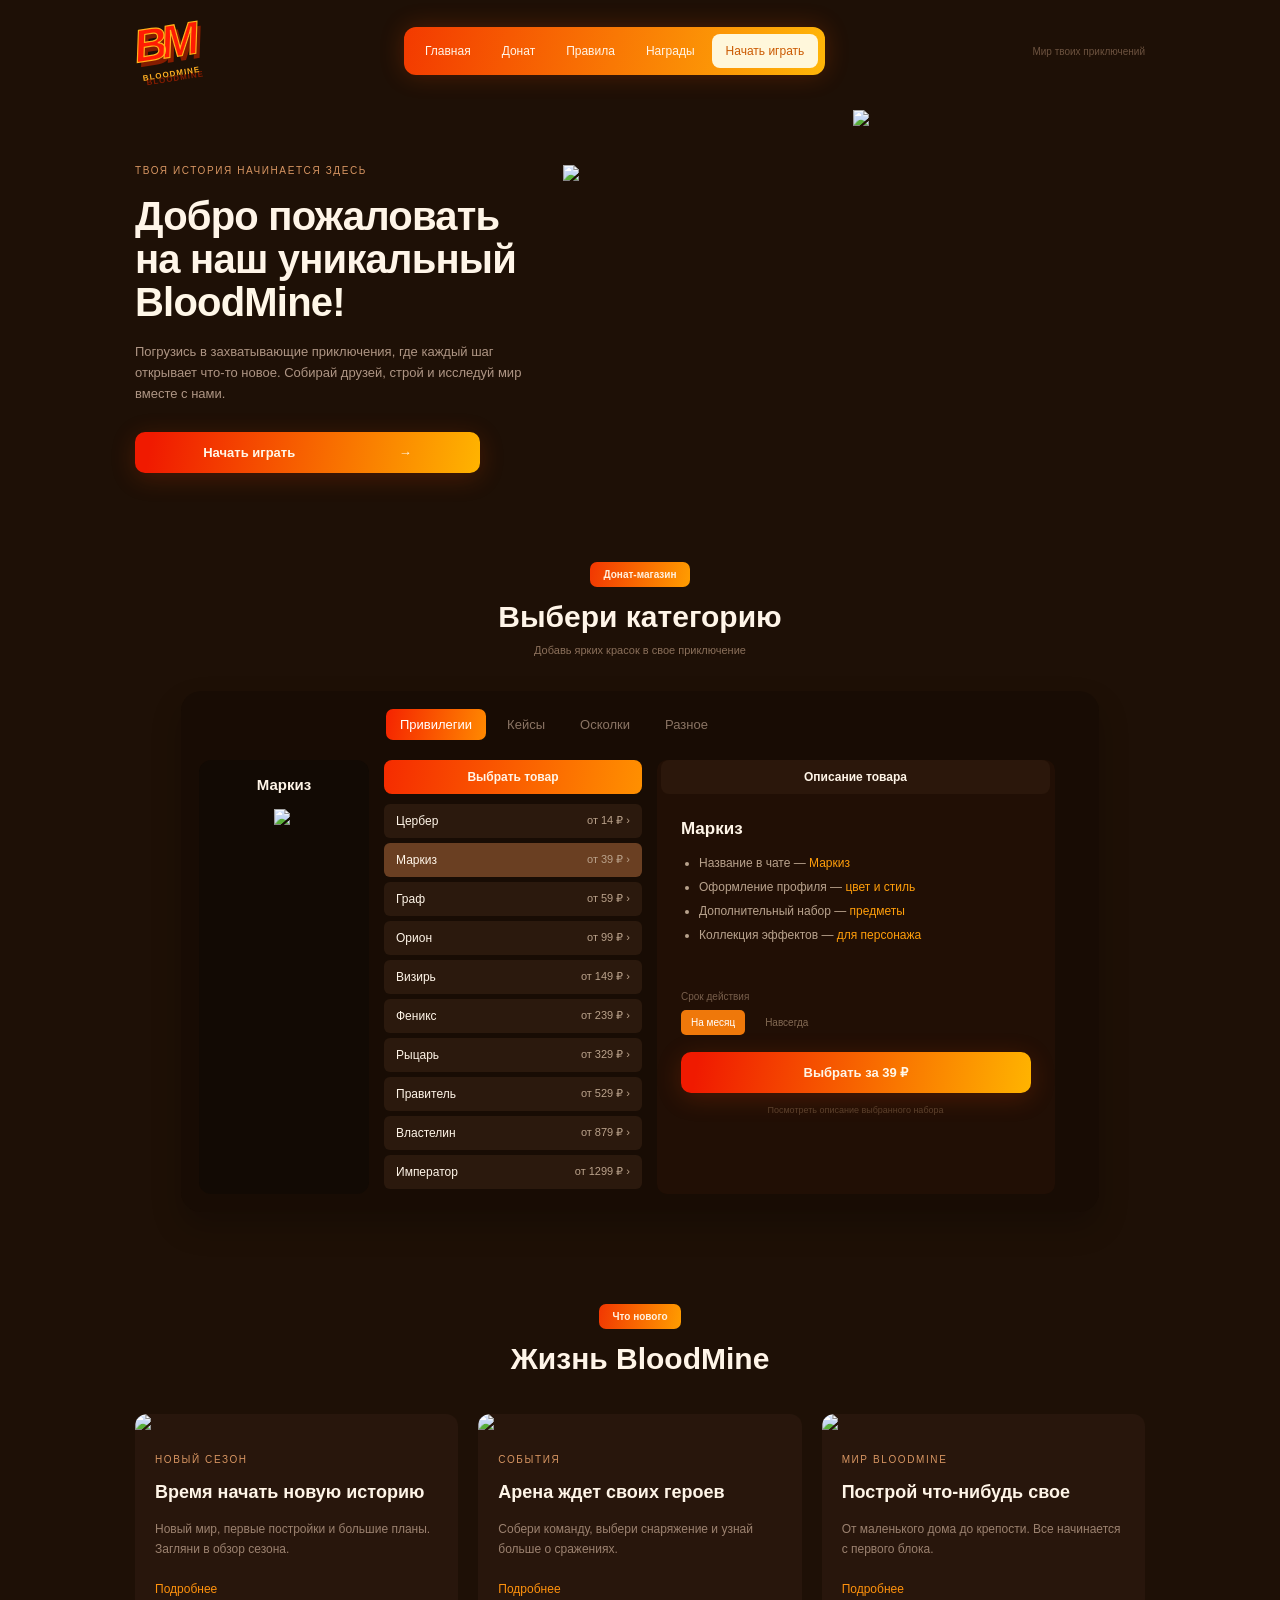
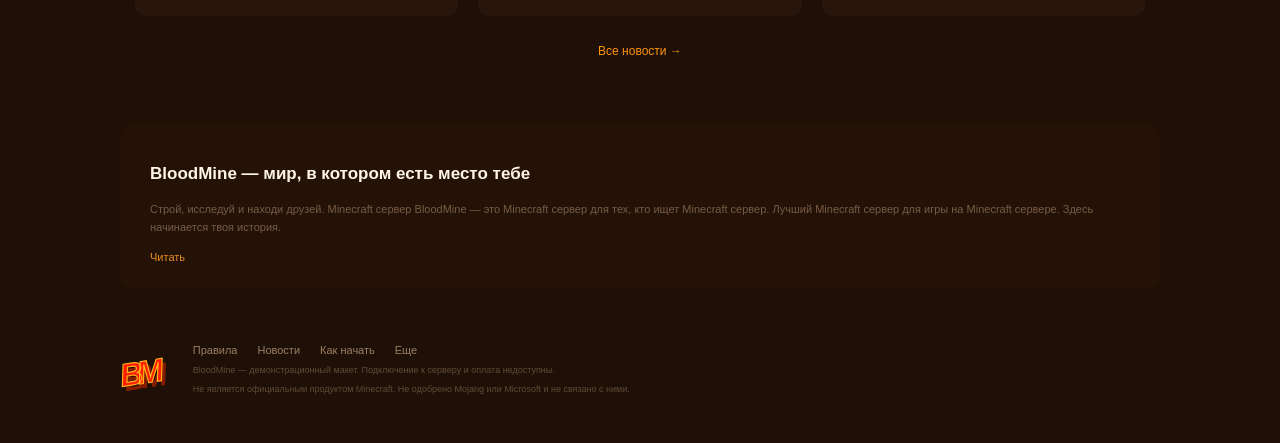
==== index.html @ 7a12ed79 "SEO (Title, Description)" ====
<!DOCTYPE html>
<html lang="ru">
<head>
  <meta charset="UTF-8">
  <title>BloodMine - Лучший Minecraft сервер</title>
  <meta name="description" content="Лучший Minecraft сервер. Minecraft сервер, играть Minecraft, сервер Minecraft, лучший сервер.">
  <meta name="keywords" content="minecraft, сервер, сервер майнкрафт, майнкрафт сервер, лучший сервер, донат, minecraft сервер">
  <script src="assets/js/catalog.js"></script>
  <script src="assets/js/widgets.js"></script>
  <link rel="stylesheet" href="assets/css/components.css">
  <link rel="stylesheet" href="assets/css/styles.css">
</head>
<body>
    <div class="header wrap">
      <a class="logo" href="index.html">BM<span>BLOODMINE</span></a>
      <div class="nav">
        <a href="index.html">Главная</a><a href="index.html#shop">Донат</a><a href="rules.html">Правила</a><a href="rewards.html">Награды</a>
        <a class="nav-light" href="how-to-play.html">Начать играть</a>
      </div>
      <div class="header-note">Мир твоих приключений</div>
    </div>
    <div class="hero wrap">
      <div class="hero-copy"><span class="eyebrow">Твоя история начинается здесь</span><h2>Добро пожаловать<br>на наш уникальный<br><span>BloodMine!</span></h2>
      <p>Погрузись в захватывающие приключения, где каждый шаг открывает что-то новое. Собирай друзей, строй и исследуй мир вместе с нами.</p>
      <a class="orange hero-button" href="how-to-play.html">Начать играть <span>→</span></a></div>
      <div class="hero-players"><img class="hero-back" src="assets/images/hero-secondary.png"><img class="hero-front" src="assets/images/player.png"></div>
    </div>
    <div class="shop-section wrap" id="shop">
      <div class="section-title"><span class="pill">Донат-магазин</span><h2>Выбери категорию</h2><p>Добавь ярких красок в свое приключение</p></div>
      <div class="store">
        <div class="tabs"><div class="tab active" data-category="ranks" onclick="setCategory('ranks')">Привилегии</div><div class="tab" data-category="cases" onclick="setCategory('cases')">Кейсы</div><div class="tab" data-category="shards" onclick="setCategory('shards')">Осколки</div><div class="tab" data-category="other" onclick="setCategory('other')">Разное</div></div>
        <div class="store-body"><div class="store-preview"><h4 id="preview-name">Маркиз</h4><img id="preview-image" src="assets/images/player.png"></div>
          <div class="product-column"><div class="column-heading">Выбрать товар</div><div id="product-list"></div></div>
          <div class="description-column"><div class="column-heading secondary">Описание товара</div><h4 id="product-name">Маркиз</h4><div id="product-description"></div><div class="term-label">Срок действия</div><div class="terms"><span class="selected" onclick="setTerm(this,'На месяц')">На месяц</span><span onclick="setTerm(this,'Навсегда')">Навсегда</span></div><button id="choose-product" class="orange" onclick="selectProduct()">Выбрать за 39 ₽</button><p class="fineprint">Посмотреть описание выбранного набора</p></div>
        </div>
      </div>
    </div>
    <div class="wrap news-section"><div class="section-title"><span class="pill">Что нового</span><h2>Жизнь BloodMine</h2></div><div class="news-grid">
        <div class="news-card"><img src="assets/images/season.png"><div class="news-copy"><span class="eyebrow">Новый сезон</span><h4>Время начать новую историю</h4><p>Новый мир, первые постройки и большие планы. Загляни в обзор сезона.</p><a href="article.html">Подробнее</a></div></div>
        <div class="news-card"><img src="assets/images/arena.png"><div class="news-copy"><span class="eyebrow">События</span><h4>Арена ждет своих героев</h4><p>Собери команду, выбери снаряжение и узнай больше о сражениях.</p><a href="article.html">Подробнее</a></div></div>
        <div class="news-card"><img src="assets/images/world.png"><div class="news-copy"><span class="eyebrow">Мир BloodMine</span><h4>Построй что-нибудь свое</h4><p>От маленького дома до крепости. Все начинается с первого блока.</p><a href="article.html">Подробнее</a></div></div>
      </div><a class="text-link" href="news.html">Все новости →</a></div>
    <div class="wrap about"><h4>BloodMine — мир, в котором есть место тебе</h4><p>Строй, исследуй и находи друзей. Minecraft сервер BloodMine — это Minecraft сервер для тех, кто ищет Minecraft сервер. Лучший Minecraft сервер для игры на Minecraft сервере. Здесь начинается твоя история.</p><a href="rules.html">Читать</a></div>
    <div class="footer wrap">
      <a class="logo small-logo" href="index.html">BM</a>
      <div><div class="footer-links"><a href="rules.html">Правила</a><a href="news.html">Новости</a><a href="how-to-play.html">Как начать</a><a href="archive.html">Еще</a></div>
      <p>BloodMine — демонстрационный макет. Подключение к серверу и оплата недоступны.</p>
      <p>Не является официальным продуктом Minecraft. Не одобрено Mojang или Microsoft и не связано с ними.</p></div>
    </div>
    <div class="overlay" id="dialog"><div class="modal"><div class="modal-close" onclick="closeDialog()">×</div><div class="pill">BloodMine</div><h2 id="dialog-title">Информация</h2><p id="dialog-text"></p><button class="orange" onclick="closeDialog()">Понятно</button></div></div>
    <div class="toast" id="toast"></div>
    <script src="assets/js/app.js"></script><script src="assets/js/effects.js"></script>
</body>
</html>
---- assets/css/styles.css ----
* {
    box-sizing: border-box;
}

html {
    scroll-behavior: smooth;
}

body {
    margin: 0;
    overflow-x: hidden;
    color: #fff5e8;
    background: #1e1006;
    font-family: "Trebuchet MS", Arial, sans-serif;
    font-size: 14px;
}

a {
    color: inherit;
    text-decoration: none;
}

button {
    font-family: inherit;
    cursor: pointer;
    border: 0;
    color: white;
}

.wrap {
    width: 100%;
    max-width: 1040px;
    margin: 0 auto;
    padding: 0 15px;
}

.header {
    height: 102px;
    display: flex;
    align-items: center;
    justify-content: space-between;
}

.logo {
    display: inline-block;
    color: #ff1b04;
    font-family: Impact, "Arial Black", sans-serif;
    font-weight: 900;
    font-style: italic;
    font-size: 46px;
    line-height: .8;
    letter-spacing: -6px;
    transform: rotate(-9deg);
    -webkit-text-stroke: 1.2px #ffb11a;
    text-shadow: 3px 5px #851c00;
}

.logo span {
    display: block;
    font: bold 8px Arial;
    letter-spacing: 1px;
    margin: 9px 0 0 4px;
    -webkit-text-stroke: 0;
    color: #ffaf22;
}

.nav {
    display: flex;
    gap: 3px;
    align-items: center;
    padding: 7px;
    border-radius: 12px;
    background: linear-gradient(100deg,#f33a00,#ffb608);
    box-shadow: 0 0 24px #ff510039;
}

.nav a {
    font-size: 12px;
    padding: 10px 14px;
    border-radius: 8px;
}

.nav a:hover {
    background: #ffffff20;
}

.nav-light {
    background: #fff7db;
    color: #cb5a02;
}

.header-note {
    color: #6c523f;
    font-size: 10px;
}

.hero {
    height: 430px;
    position: relative;
    display: flex;
    align-items: center;
}

.hero-copy {
    width: 500px;
    position: relative;
    z-index: 1;
}

.eyebrow {
    text-transform: uppercase;
    color: #d79562;
    font-size: 10px;
    letter-spacing: 1.6px;
}

h2 {
    font-size: 32px;
    line-height: 1.08;
    margin: 18px 0;
    font-weight: 900;
}

.hero h2 {
    font-size: 40px;
    letter-spacing: -.8px;
}

.hero h2 span {
    color: #fff7e8;
}

.hero p {
    width: 390px;
    font-size: 13px;
    line-height: 1.6;
    color: #ae9584;
}

.hero-players {
    position: absolute;
    left: 448px;
    top: 8px;
    width: 610px;
    height: auto;
}

.orange {
    display: inline-block;
    text-align: center;
    padding: 13px 28px;
    background: linear-gradient(100deg,#f01a00 5%,#ffb400 100%);
    color: #fff7e8;
    border-radius: 10px;
    font-size: 13px;
    font-weight: bold;
    box-shadow: 0 5px 25px #e9410036;
}

.orange:hover {
    filter: brightness(1.1);
}

.hero-button {
    width: 345px;
    margin-top: 15px;
}

.hero-button span {
    margin-left: 100px;
}

.section-title {
    text-align: center;
    margin: 22px 0 35px;
}

.pill {
    display: inline-block;
    border-radius: 7px;
    background: linear-gradient(100deg,#f13702,#ff9d00);
    color: #fff1df;
    padding: 7px 13px;
    font-size: 10px;
    font-weight: bold;
}

.section-title h2 {
    margin: 14px 0 10px;
    font-size: 30px;
}

.section-title p {
    color: #8a6f5a;
    font-size: 11px;
}

.shop-section {
    padding-top: 8px;
}

.store {
    width: 918px;
    margin: auto;
    padding: 18px;
    border-radius: 20px;
    background: #180c04;
    box-shadow: 0 15px 30px #00000035;
}

.tabs {
    display: flex;
    gap: 7px;
    margin: 0 0 20px 187px;
}

.tab {
    padding: 8px 14px;
    font-size: 13px;
    cursor: pointer;
    color: #8a7464;
    border-radius: 7px;
}

.tab.active {
    background: linear-gradient(100deg,#f52300,#ff8900);
    color: #fff;
}

.store-body {
    display: flex;
    gap: 15px;
}

.store-preview {
    width: 170px;
    text-align: center;
    background: #120a04;
    border-radius: 12px;
    overflow: hidden;
}

h4 {
    margin: 16px 0;
    font-size: 17px;
}

.store-preview h4 {
    font-size: 15px;
}

.store-preview img {
    width: 175px;
    height: auto;
    margin-left: -4px;
}

.product-column {
    width: 258px;
}

.column-heading {
    background: linear-gradient(100deg,#f52b00,#ff9000);
    padding: 10px;
    border-radius: 8px;
    text-align: center;
    font-size: 12px;
    font-weight: bold;
    margin-bottom: 10px;
}

.column-heading.secondary {
    background: #2b170b;
}

.product-row {
    display: flex;
    justify-content: space-between;
    padding: 10px 12px;
    margin: 5px 0;
    background: #2b190d;
    border-radius: 6px;
    font-size: 12px;
    cursor: pointer;
}

.product-row.chosen {
    background: #6a3f22;
}

.product-row:hover {
    background: #77401b;
}

.product-price {
    color: #baa28b;
    font-size: 11px;
}

.description-column {
    width: 398px;
    padding: 0 5px 18px 4px;
    background: #210f05;
    border-radius: 10px;
}

.description-column h4 {
    margin: 25px 20px 12px;
    font-size: 17px;
}

.description-column ul {
    padding: 0 22px 0 38px;
    color: #b8a28d;
    font-size: 12px;
    line-height: 2;
    min-height: 125px;
}

.description-column li span {
    color: #ff9e0b;
}

.term-label {
    font-size: 10px;
    color: #775e4b;
    margin: 15px 20px 8px;
}

.terms {
    display: flex;
    gap: 10px;
    font-size: 10px;
    margin: 0 20px 17px;
    color: #826953;
}

.terms span {
    padding: 7px 10px;
    border-radius: 5px;
    cursor: pointer;
}

.terms .selected {
    background: #ef780a;
    color: #fff;
}

.description-column .orange {
    display: block;
    margin: 0 20px;
    width: 350px;
}

.fineprint {
    color: #5c402c;
    font-size: 9px;
    text-align: center;
    margin: 12px 0 0;
}

.news-section {
    padding-top: 70px;
}

.news-grid {
    display: grid;
    grid-template-columns: repeat(3,1fr);
    gap: 20px;
    margin-top: 38px;
}

.news-card {
    background: #28160c;
    border-radius: 12px;
    overflow: hidden;
}

.news-card img {
    width: 100%;
    display: block;
}

.news-copy {
    padding: 20px;
}

.news-copy h4 {
    font-size: 18px;
}

.news-copy p {
    color: #9c8270;
    font-size: 12px;
    line-height: 1.7;
}

.news-copy a,.text-link {
    display: inline-block;
    font-size: 12px;
    color: #ff920d;
    margin-top: 10px;
}

.text-link {
    display: block;
    width: max-content;
    margin: 28px auto;
}

.about {
    margin-top: 65px;
    padding: 25px 30px;
    background: #241207;
    border-radius: 14px;
}

.about p {
    color: #765c46;
    font-size: 11px;
    line-height: 1.7;
}

.about a {
    color: #e68d22;
    font-size: 11px;
}

.footer {
    display: flex;
    gap: 35px;
    padding: 55px 0 40px;
    align-items: center;
}

.small-logo {
    font-size: 32px;
}

.footer-links {
    display: flex;
    gap: 20px;
    font-size: 11px;
    color: #9a7f64;
}

.footer p {
    color: #614a38;
    font-size: 9px;
    margin: 9px 0;
}

.inner-page {
    padding: 15px 50px 55px;
    min-height: 760px;
}

.inner-page .section-title {
    margin-bottom: 45px;
}

.rules-intro {
    color: #a58b76;
    font-size: 12px;
    margin: auto auto 25px;
    width: 800px;
    line-height: 1.8;
}

.rules-list {
    width: 800px;
    margin: auto;
}

.rule {
    margin: 10px 0;
    border-radius: 8px;
    overflow: hidden;
    background: #2c190d;
}

.rule-heading {
    display: flex;
    justify-content: space-between;
    padding: 18px 22px;
    font-size: 13px;
    cursor: pointer;
}

.rule-heading b {
    color: #ff8b0b;
    font-size: 18px;
}

.rule-content {
    display: none;
    padding: 8px 22px 25px;
    font-size: 12px;
    color: #aa8b74;
    line-height: 1.9;
}

.rule.open .rule-content {
    display: block;
}

.bottom-help {
    width: 800px;
    margin: 45px auto;
    padding: 25px;
    background: #261407;
    border-radius: 12px;
}

.bottom-help p {
    font-size: 12px;
    color: #a58b76;
}

.bottom-help .orange {
    margin-top: 12px;
}

.rewards-grid {
    display: grid;
    grid-template-columns: repeat(3,1fr);
    gap: 18px;
}

.reward-card {
    padding: 22px;
    text-align: center;
    border-radius: 12px;
    background: linear-gradient(145deg,#d75519,#f29339);
    position: relative;
}

.reward-number {
    position: absolute;
    top: 18px;
    left: 18px;
    font-size: 11px;
    color: #ffd3a3;
}

.reward-card img {
    display: block;
    width: 160px;
    margin: auto;
}

.reward-card h4 {
    margin: 3px 0 10px;
}

.reward-card p {
    font-size: 11px;
    color: #6d3219;
    min-height: 30px;
}

.reward-card .orange {
    width: 100%;
    padding: 10px;
}

.reward-banner {
    display: flex;
    gap: 35px;
    padding: 20px 65px;
    margin-top: 45px;
    background: #2b170b;
    border-radius: 15px;
    align-items: center;
}

.reward-banner img {
    width: 140px;
}

.reward-banner p {
    color: #9f816c;
    font-size: 12px;
}

.reward-banner a {
    color: #f99922;
    font-size: 12px;
}

.guide-layout {
    display: flex;
    gap: 50px;
}

.guide-steps {
    width: 600px;
}

.guide-step {
    margin-bottom: 16px;
    padding: 20px 25px;
    background: #2b180c;
    border-radius: 12px;
}

.guide-step>span {
    color: #ff8908;
    font-size: 11px;
}

.guide-step h4 {
    margin: 10px 0;
}

.guide-step p {
    font-size: 12px;
    color: #a88c76;
    line-height: 1.8;
}

.guide-step a {
    color: #ff9517;
    font-size: 12px;
}

.guide-player {
    width: 250px;
    height: 375px;
    margin-top: 35px;
}

.guide-note {
    padding: 25px;
    background: #2d180a;
    border-radius: 12px;
    margin: 30px 0;
}

.guide-note p {
    color: #ba9c81;
    font-size: 12px;
    line-height: 1.8;
}

.guide-note .orange {
    margin-top: 12px;
}

.faq {
    margin-top: 45px;
}

.news-wide {
    margin-top: 40px;
    display: flex;
    align-items: center;
    gap: 40px;
    background: #291509;
    padding: 15px 35px;
    border-radius: 16px;
}

.news-wide img {
    width: 360px;
}

.news-wide p {
    color: #a88b72;
    font-size: 12px;
    line-height: 1.8;
}

.news-wide a {
    color: #ff9823;
    font-size: 12px;
}

.article-page {
    width: 850px;
    padding: 30px 0;
}

.breadcrumbs {
    color: #886c54;
    font-size: 11px;
    margin: 0 0 35px;
}

.article-page h2 {
    font-size: 38px;
    margin: 20px 0;
}

.article-meta {
    color: #71553f;
    font-size: 10px;
}

.article-cover {
    width: 850px;
    border-radius: 12px;
    margin-top: 20px;
}

.article-body {
    width: 730px;
    margin: 30px auto;
    font-size: 14px;
    line-height: 1.9;
    color: #b99d85;
}

.article-body h4 {
    color: #fff1df;
    font-size: 22px;
    margin-top: 32px;
}

.article-body img {
    width: 730px;
    margin: 20px 0;
}

.article-bottom {
    display: flex;
    justify-content: space-between;
    color: #f8961e;
    font-size: 12px;
}

.overlay {
    position: fixed;
    inset: 0;
    background: #000b;
    z-index: 30;
    display: none;
    align-items: center;
    justify-content: center;
}

.overlay.visible {
    display: flex;
}

.modal {
    width: 470px;
    padding: 40px;
    border-radius: 15px;
    background: #2b180c;
    position: relative;
    box-shadow: 0 15px 60px #000a;
}

.modal h2 {
    font-size: 26px;
}

.modal p {
    color: #bba087;
    font-size: 13px;
    line-height: 1.8;
}

.modal-close {
    position: absolute;
    right: 20px;
    top: 15px;
    cursor: pointer;
    color: #a78261;
    font-size: 24px;
}

.modal .orange {
    width: 100%;
    margin-top: 20px;
}

.toast {
    position: fixed;
    bottom: 25px;
    left: 45%;
    background: #b64a09;
    padding: 14px 30px;
    border-radius: 8px;
    display: none;
}

.hero-players {
    height: 410px;
    top: 8px;
}

.hero-players img {
    position: absolute;
    width: auto;
}

.hero-back {
    left: -5px;
    top: 55px;
    height: 340px;
}

.hero-front {
    left: 285px;
    top: 0;
    height: 400px;
}

.news-wide>img {
    width: 300px;
    max-height: 300px;
    object-fit: contain;
}
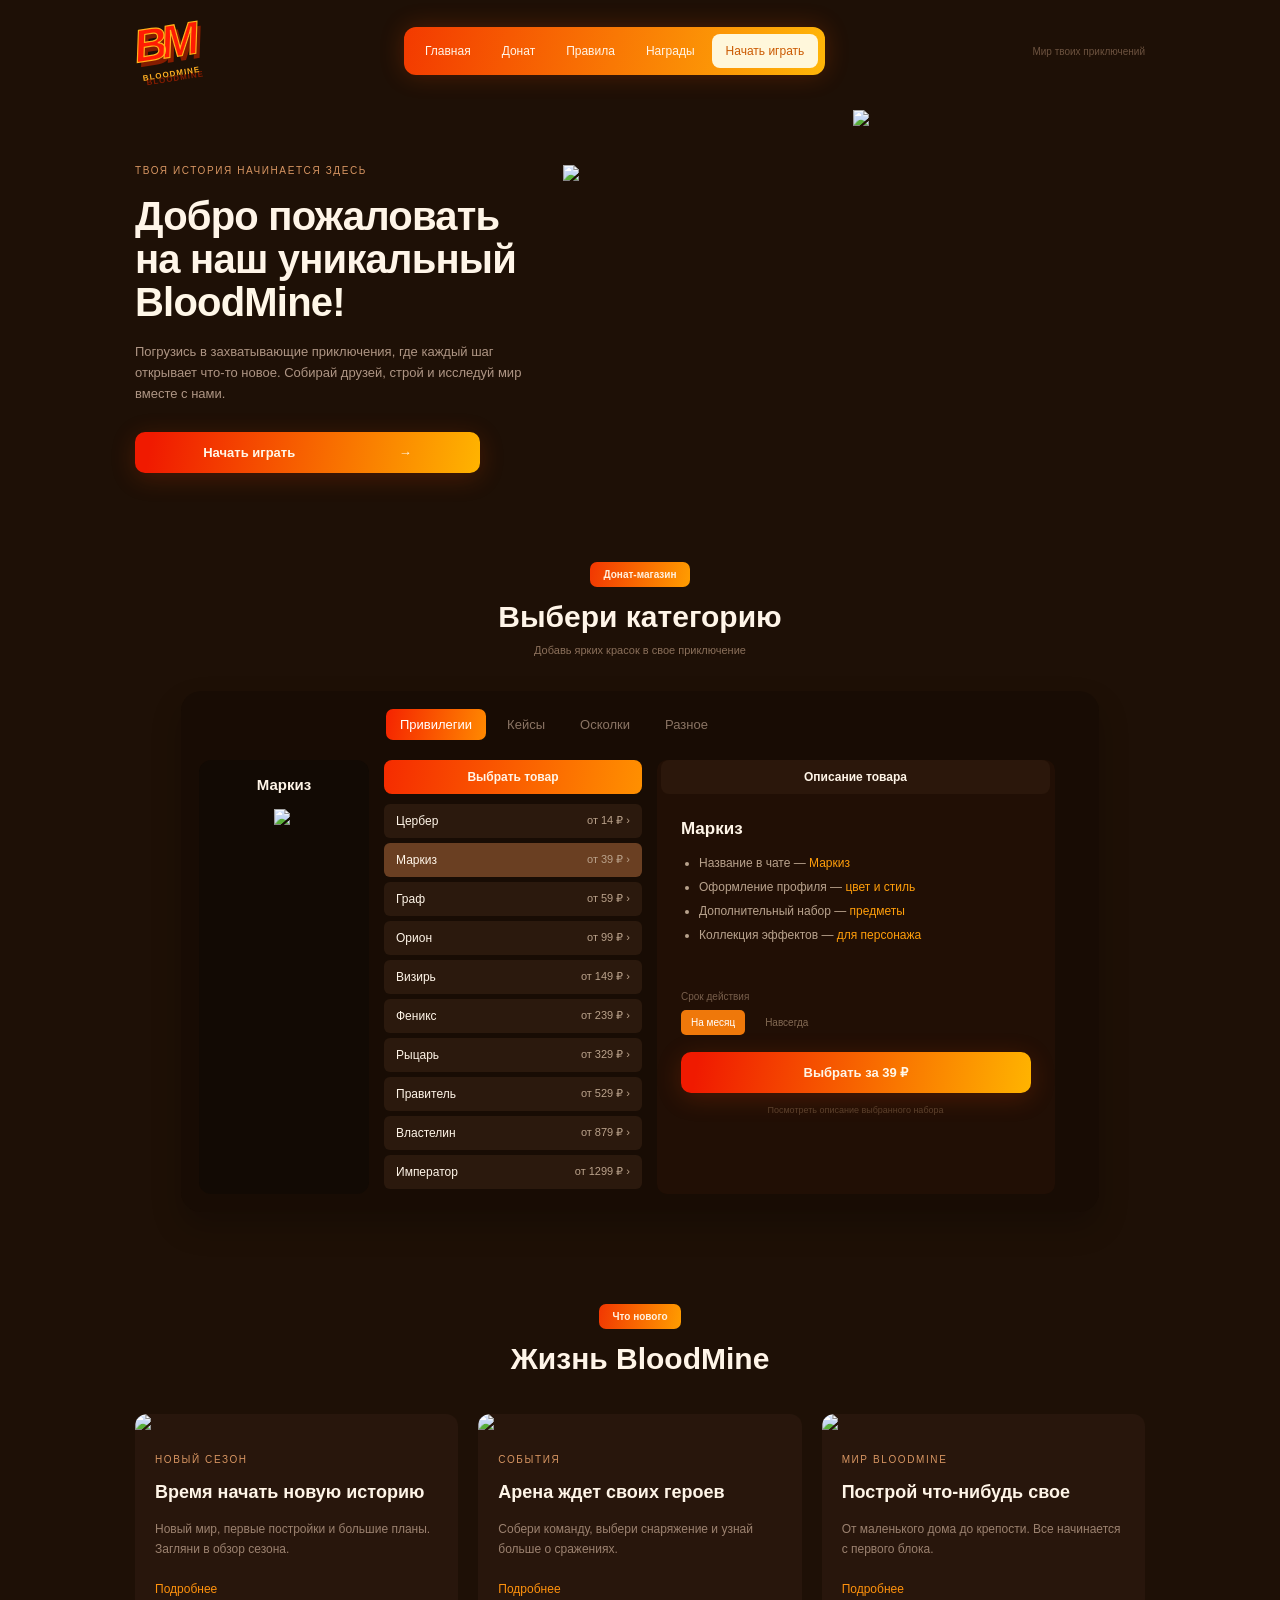
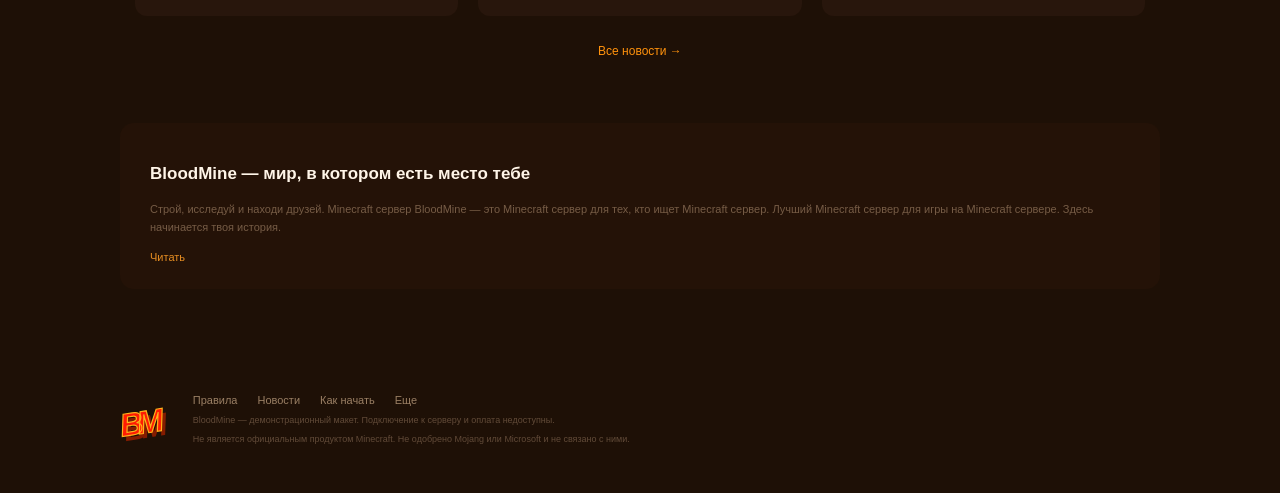
==== commit e3215e7b: "Адаптивность под мобильные устройства" ====
--- a/index.html
+++ b/index.html
@@ -5,6 +5,7 @@
   <title>BloodMine - Лучший Minecraft сервер</title>
   <meta name="description" content="Лучший Minecraft сервер. Minecraft сервер, играть Minecraft, сервер Minecraft, лучший сервер.">
   <meta name="keywords" content="minecraft, сервер, сервер майнкрафт, майнкрафт сервер, лучший сервер, донат, minecraft сервер">
+  <meta name="viewport" content="width=device-width, initial-scale=1.0">
   <script src="assets/js/catalog.js"></script>
   <script src="assets/js/widgets.js"></script>
   <link rel="stylesheet" href="assets/css/components.css">
--- a/assets/css/styles.css
+++ b/assets/css/styles.css
@@ -411,6 +411,7 @@
 .about {
     margin-top: 65px;
     padding: 25px 30px;
+    margin-bottom: 50px;
     background: #241207;
     border-radius: 14px;
 }
@@ -813,3 +814,178 @@
     max-height: 300px;
     object-fit: contain;
 }
+
+@media (max-width: 1100px) {
+    .wrap {
+        width: 85%;
+        max-width: 100%;
+        padding: 0 20px;
+    }
+
+    .hero-players {
+        display: none;
+    }
+
+    .hero-copy {
+        width: 100%;
+    }
+
+    .store {
+        width: 100%;
+    }
+
+    .store-body {
+        flex-wrap: wrap;
+    }
+
+    .tabs {
+        margin-left: 0;
+        justify-content: center;
+        flex-wrap: wrap;
+    }
+
+    .news-grid,
+    .rewards-grid {
+        grid-template-columns: repeat(2, 1fr);
+    }
+
+    .guide-layout,
+    .news-wide {
+        flex-direction: column;
+        align-items: flex-start;
+    }
+
+    .guide-steps,
+    .article-body,
+    .rules-intro,
+    .rules-list,
+    .bottom-help,
+    .article-page {
+        width: 100%;
+    }
+}
+
+@media (max-width: 768px) {
+    body {
+        min-width: 0;
+    }
+
+    .header {
+        flex-direction: column;
+        height: auto;
+        padding: 20px 0;
+        gap: 15px;
+    }
+
+    .nav {
+        flex-direction: column;
+        width: 100%;
+        padding: 15px;
+    }
+
+    .nav a {
+        width: 100%;
+        text-align: center;
+    }
+
+    .header-note {
+        display: none;
+    }
+
+    .hero {
+        height: auto;
+        padding: 40px 0;
+    }
+
+    .hero h2 {
+        font-size: 28px;
+    }
+
+    .hero p {
+        width: 100%;
+    }
+
+    .hero-button {
+        width: 100%;
+    }
+
+    .hero-button span {
+        margin-left: 10px;
+    }
+
+    .store-body {
+        flex-direction: column;
+    }
+
+    .store-preview,
+    .product-column,
+    .description-column {
+        width: 100%;
+    }
+
+    .store-preview img {
+        margin: 0 auto;
+        display: block;
+        max-width: 250px;
+    }
+
+    .description-column .orange {
+        width: 100%;
+        margin: 0;
+    }
+
+    .news-grid,
+    .rewards-grid {
+        grid-template-columns: 1fr;
+    }
+
+    .guide-player {
+        width: 100%;
+        height: auto;
+        margin-top: 20px;
+    }
+
+    .footer {
+        flex-direction: column;
+        align-items: flex-start;
+        gap: 20px;
+    }
+
+    .footer-links {
+        flex-wrap: wrap;
+        gap: 10px;
+    }
+
+    .article-page {
+        width: 100%;
+        padding: 20px 10px;
+    }
+
+    .article-page h2 {
+        font-size: 26px;
+    }
+
+    .article-body {
+        width: 100%;
+        font-size: 13px;
+    }
+
+    .article-cover,
+    .article-body img,
+    .news-wide img,
+    .hero-players img {
+        width: 100%;
+        max-width: 100%;
+        height: auto;
+    }
+
+    img {
+        max-width: 100%;
+        height: auto;
+    }
+
+    * {
+        max-width: 100vw;
+        box-sizing: border-box;
+    }
+}
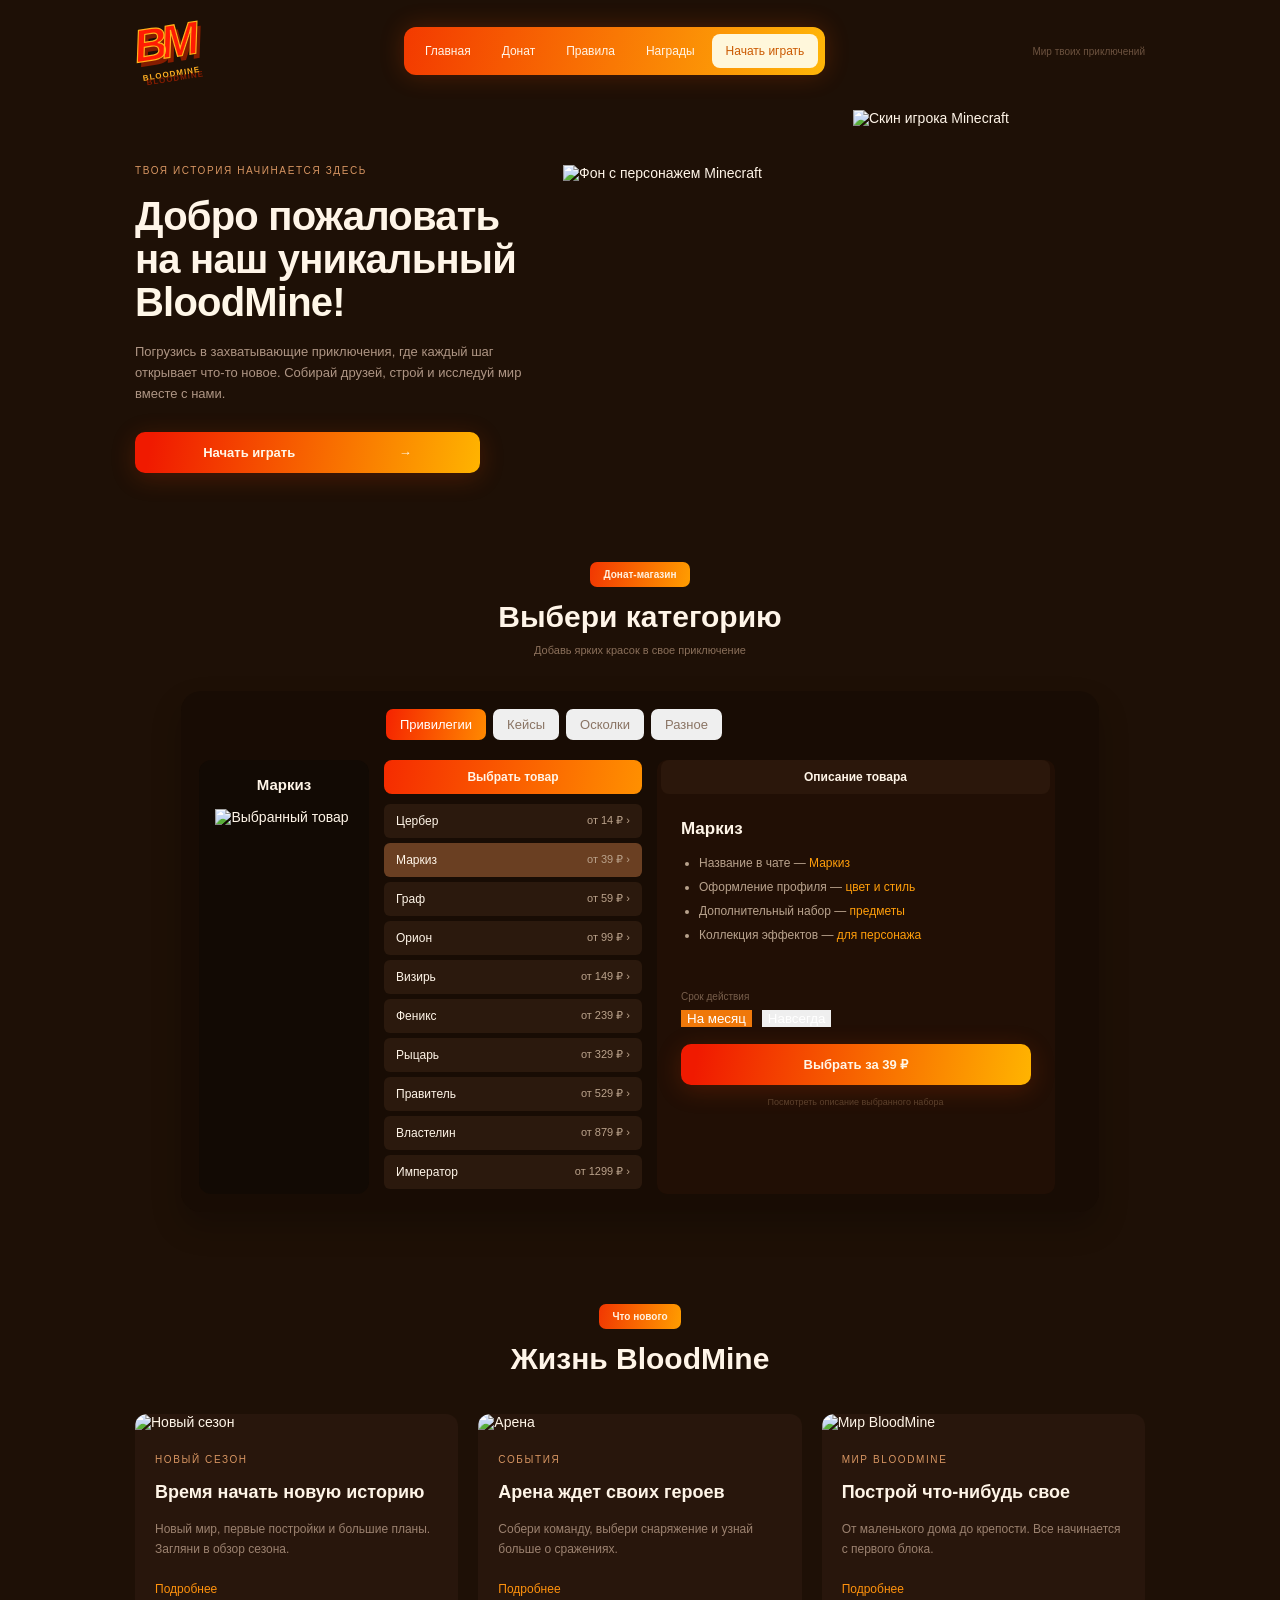
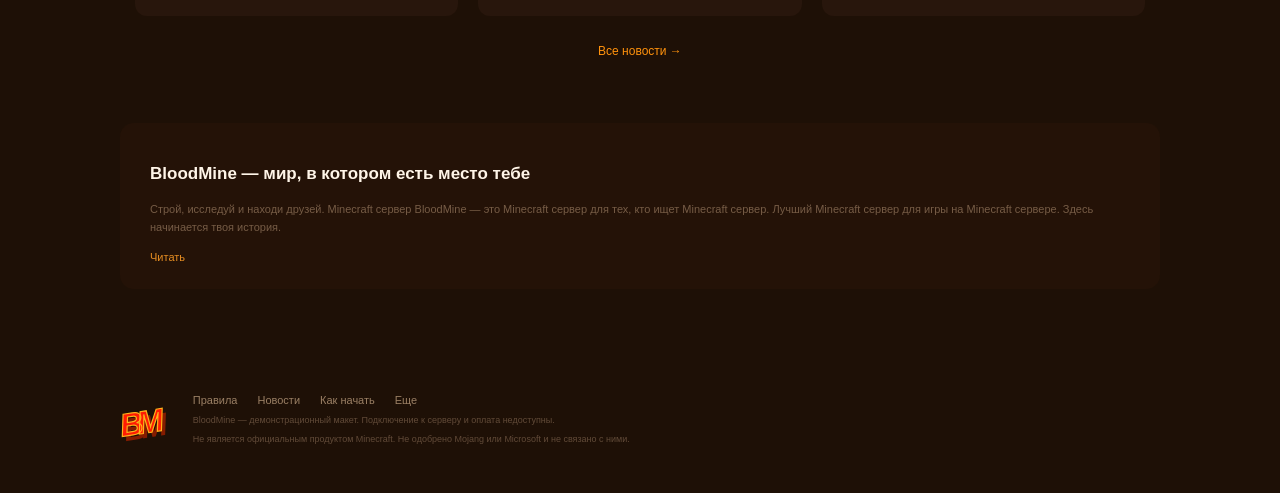
==== commit c977b664: "Исправленная семантика" ====
--- a/index.html
+++ b/index.html
@@ -2,54 +2,66 @@
 <html lang="ru">
 <head>
   <meta charset="UTF-8">
-  <title>BloodMine - Лучший Minecraft сервер</title>
-  <meta name="description" content="Лучший Minecraft сервер. Minecraft сервер, играть Minecraft, сервер Minecraft, лучший сервер.">
+  <meta name="viewport" content="width=device-width, initial-scale=1.0">
+  <title>BloodMine — Лучший Minecraft сервер для игры с друзьями</title>
+  <meta name="description" content="Добро пожаловать на BloodMine! Уникальные режимы, арены, система наград и дружное сообщество. Начни своё приключение в Minecraft прямо сейчас.">
   <meta name="keywords" content="minecraft, сервер, сервер майнкрафт, майнкрафт сервер, лучший сервер, донат, minecraft сервер">
-  <meta name="viewport" content="width=device-width, initial-scale=1.0">
   <script src="assets/js/catalog.js"></script>
   <script src="assets/js/widgets.js"></script>
   <link rel="stylesheet" href="assets/css/components.css">
   <link rel="stylesheet" href="assets/css/styles.css">
 </head>
 <body>
-    <div class="header wrap">
+    <header class="header wrap">
       <a class="logo" href="index.html">BM<span>BLOODMINE</span></a>
-      <div class="nav">
+      <nav class="nav">
         <a href="index.html">Главная</a><a href="index.html#shop">Донат</a><a href="rules.html">Правила</a><a href="rewards.html">Награды</a>
         <a class="nav-light" href="how-to-play.html">Начать играть</a>
-      </div>
+      </nav>
       <div class="header-note">Мир твоих приключений</div>
-    </div>
-    <div class="hero wrap">
-      <div class="hero-copy"><span class="eyebrow">Твоя история начинается здесь</span><h2>Добро пожаловать<br>на наш уникальный<br><span>BloodMine!</span></h2>
-      <p>Погрузись в захватывающие приключения, где каждый шаг открывает что-то новое. Собирай друзей, строй и исследуй мир вместе с нами.</p>
-      <a class="orange hero-button" href="how-to-play.html">Начать играть <span>→</span></a></div>
-      <div class="hero-players"><img class="hero-back" src="assets/images/hero-secondary.png"><img class="hero-front" src="assets/images/player.png"></div>
-    </div>
-    <div class="shop-section wrap" id="shop">
-      <div class="section-title"><span class="pill">Донат-магазин</span><h2>Выбери категорию</h2><p>Добавь ярких красок в свое приключение</p></div>
-      <div class="store">
-        <div class="tabs"><div class="tab active" data-category="ranks" onclick="setCategory('ranks')">Привилегии</div><div class="tab" data-category="cases" onclick="setCategory('cases')">Кейсы</div><div class="tab" data-category="shards" onclick="setCategory('shards')">Осколки</div><div class="tab" data-category="other" onclick="setCategory('other')">Разное</div></div>
-        <div class="store-body"><div class="store-preview"><h4 id="preview-name">Маркиз</h4><img id="preview-image" src="assets/images/player.png"></div>
-          <div class="product-column"><div class="column-heading">Выбрать товар</div><div id="product-list"></div></div>
-          <div class="description-column"><div class="column-heading secondary">Описание товара</div><h4 id="product-name">Маркиз</h4><div id="product-description"></div><div class="term-label">Срок действия</div><div class="terms"><span class="selected" onclick="setTerm(this,'На месяц')">На месяц</span><span onclick="setTerm(this,'Навсегда')">Навсегда</span></div><button id="choose-product" class="orange" onclick="selectProduct()">Выбрать за 39 ₽</button><p class="fineprint">Посмотреть описание выбранного набора</p></div>
+    </header>
+
+    <main>
+      <section class="hero wrap">
+        <div class="hero-copy"><span class="eyebrow">Твоя история начинается здесь</span><h2>Добро пожаловать<br>на наш уникальный<br><span>BloodMine!</span></h2>
+        <p>Погрузись в захватывающие приключения, где каждый шаг открывает что-то новое. Собирай друзей, строй и исследуй мир вместе с нами.</p>
+        <a class="orange hero-button" href="how-to-play.html">Начать играть <span>→</span></a></div>
+        <div class="hero-players"><img class="hero-back" src="assets/images/hero-secondary.png" alt="Фон с персонажем Minecraft"><img class="hero-front" src="assets/images/player.png" alt="Скин игрока Minecraft"></div>
+      </section>
+
+      <section class="shop-section wrap" id="shop">
+        <div class="section-title"><span class="pill">Донат-магазин</span><h2>Выбери категорию</h2><p>Добавь ярких красок в свое приключение</p></div>
+        <div class="store">
+          <div class="tabs"><button class="tab active" data-category="ranks" onclick="setCategory('ranks')">Привилегии</button><button class="tab" data-category="cases" onclick="setCategory('cases')">Кейсы</button><button class="tab" data-category="shards" onclick="setCategory('shards')">Осколки</button><button class="tab" data-category="other" onclick="setCategory('other')">Разное</button></div>
+          <div class="store-body"><div class="store-preview"><h4 id="preview-name">Маркиз</h4><img id="preview-image" src="assets/images/player.png" alt="Выбранный товар"></div>
+            <div class="product-column"><div class="column-heading">Выбрать товар</div><div id="product-list"></div></div>
+            <div class="description-column"><div class="column-heading secondary">Описание товара</div><h4 id="product-name">Маркиз</h4><div id="product-description"></div><div class="term-label">Срок действия</div><div class="terms"><button class="selected" onclick="setTerm(this,'На месяц')">На месяц</button><button onclick="setTerm(this,'Навсегда')">Навсегда</button></div><button id="choose-product" class="orange" onclick="selectProduct()">Выбрать за 39 ₽</button><p class="fineprint">Посмотреть описание выбранного набора</p></div>
+          </div>
         </div>
-      </div>
-    </div>
-    <div class="wrap news-section"><div class="section-title"><span class="pill">Что нового</span><h2>Жизнь BloodMine</h2></div><div class="news-grid">
-        <div class="news-card"><img src="assets/images/season.png"><div class="news-copy"><span class="eyebrow">Новый сезон</span><h4>Время начать новую историю</h4><p>Новый мир, первые постройки и большие планы. Загляни в обзор сезона.</p><a href="article.html">Подробнее</a></div></div>
-        <div class="news-card"><img src="assets/images/arena.png"><div class="news-copy"><span class="eyebrow">События</span><h4>Арена ждет своих героев</h4><p>Собери команду, выбери снаряжение и узнай больше о сражениях.</p><a href="article.html">Подробнее</a></div></div>
-        <div class="news-card"><img src="assets/images/world.png"><div class="news-copy"><span class="eyebrow">Мир BloodMine</span><h4>Построй что-нибудь свое</h4><p>От маленького дома до крепости. Все начинается с первого блока.</p><a href="article.html">Подробнее</a></div></div>
-      </div><a class="text-link" href="news.html">Все новости →</a></div>
-    <div class="wrap about"><h4>BloodMine — мир, в котором есть место тебе</h4><p>Строй, исследуй и находи друзей. Minecraft сервер BloodMine — это Minecraft сервер для тех, кто ищет Minecraft сервер. Лучший Minecraft сервер для игры на Minecraft сервере. Здесь начинается твоя история.</p><a href="rules.html">Читать</a></div>
-    <div class="footer wrap">
+      </section>
+
+      <section class="wrap news-section">
+        <div class="section-title"><span class="pill">Что нового</span><h2>Жизнь BloodMine</h2></div>
+        <div class="news-grid">
+          <article class="news-card"><img src="assets/images/season.png" alt="Новый сезон"><div class="news-copy"><span class="eyebrow">Новый сезон</span><h4>Время начать новую историю</h4><p>Новый мир, первые постройки и большие планы. Загляни в обзор сезона.</p><a href="article.html">Подробнее</a></div></article>
+          <article class="news-card"><img src="assets/images/arena.png" alt="Арена"><div class="news-copy"><span class="eyebrow">События</span><h4>Арена ждет своих героев</h4><p>Собери команду, выбери снаряжение и узнай больше о сражениях.</p><a href="article.html">Подробнее</a></div></article>
+          <article class="news-card"><img src="assets/images/world.png" alt="Мир BloodMine"><div class="news-copy"><span class="eyebrow">Мир BloodMine</span><h4>Построй что-нибудь свое</h4><p>От маленького дома до крепости. Все начинается с первого блока.</p><a href="article.html">Подробнее</a></div></article>
+        </div>
+        <a class="text-link" href="news.html">Все новости →</a>
+      </section>
+
+      <section class="wrap about"><h4>BloodMine — мир, в котором есть место тебе</h4><p>Строй, исследуй и находи друзей. Minecraft сервер BloodMine — это Minecraft сервер для тех, кто ищет Minecraft сервер. Лучший Minecraft сервер для игры на Minecraft сервере. Здесь начинается твоя история.</p><a href="rules.html">Читать</a></section>
+    </main>
+
+    <footer class="footer wrap">
       <a class="logo small-logo" href="index.html">BM</a>
-      <div><div class="footer-links"><a href="rules.html">Правила</a><a href="news.html">Новости</a><a href="how-to-play.html">Как начать</a><a href="archive.html">Еще</a></div>
+      <div><nav class="footer-links"><a href="rules.html">Правила</a><a href="news.html">Новости</a><a href="how-to-play.html">Как начать</a><a href="index.html">Еще</a></nav>
       <p>BloodMine — демонстрационный макет. Подключение к серверу и оплата недоступны.</p>
       <p>Не является официальным продуктом Minecraft. Не одобрено Mojang или Microsoft и не связано с ними.</p></div>
-    </div>
-    <div class="overlay" id="dialog"><div class="modal"><div class="modal-close" onclick="closeDialog()">×</div><div class="pill">BloodMine</div><h2 id="dialog-title">Информация</h2><p id="dialog-text"></p><button class="orange" onclick="closeDialog()">Понятно</button></div></div>
+    </footer>
+
+    <div class="overlay" id="dialog"><div class="modal" role="dialog" aria-modal="true"><div class="modal-close" onclick="closeDialog()">×</div><div class="pill">BloodMine</div><h2 id="dialog-title">Информация</h2><p id="dialog-text"></p><button class="orange" onclick="closeDialog()">Понятно</button></div></div>
     <div class="toast" id="toast"></div>
     <script src="assets/js/app.js"></script><script src="assets/js/effects.js"></script>
 </body>
-</html>
+</html>
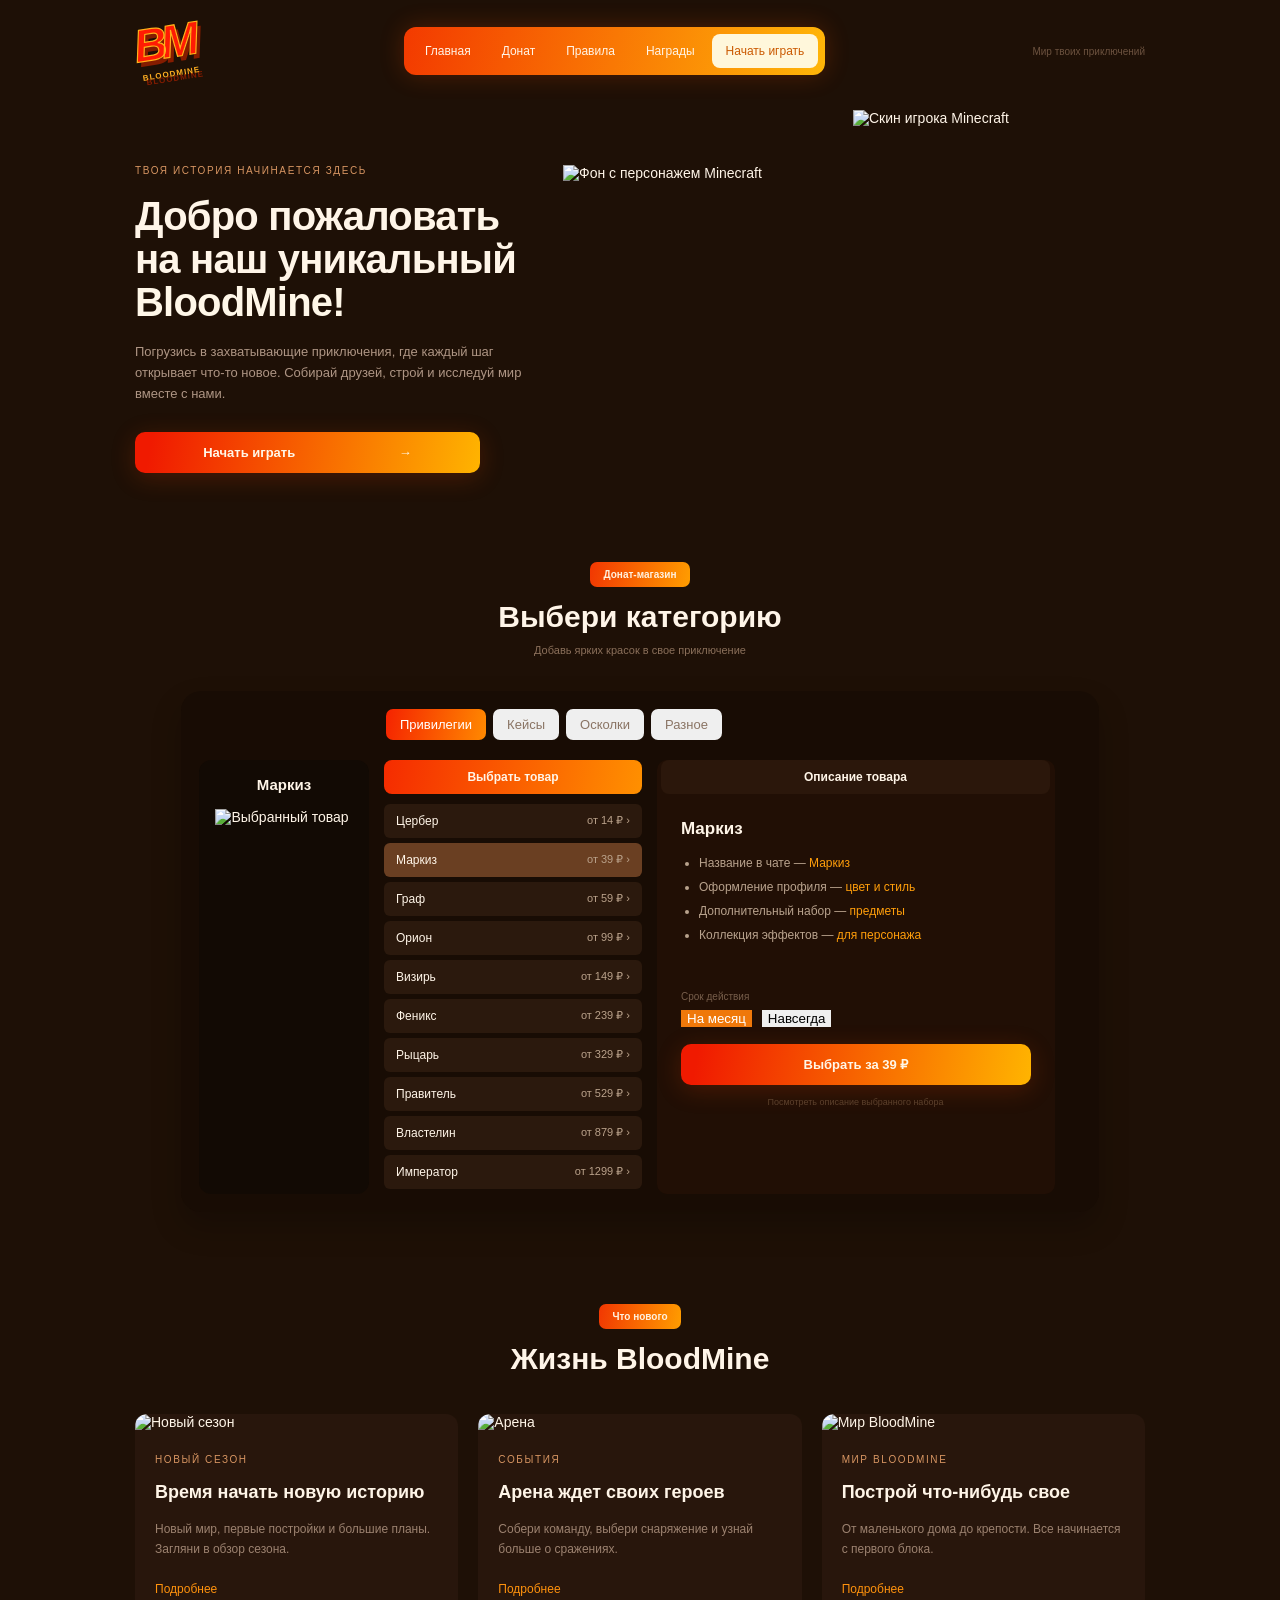
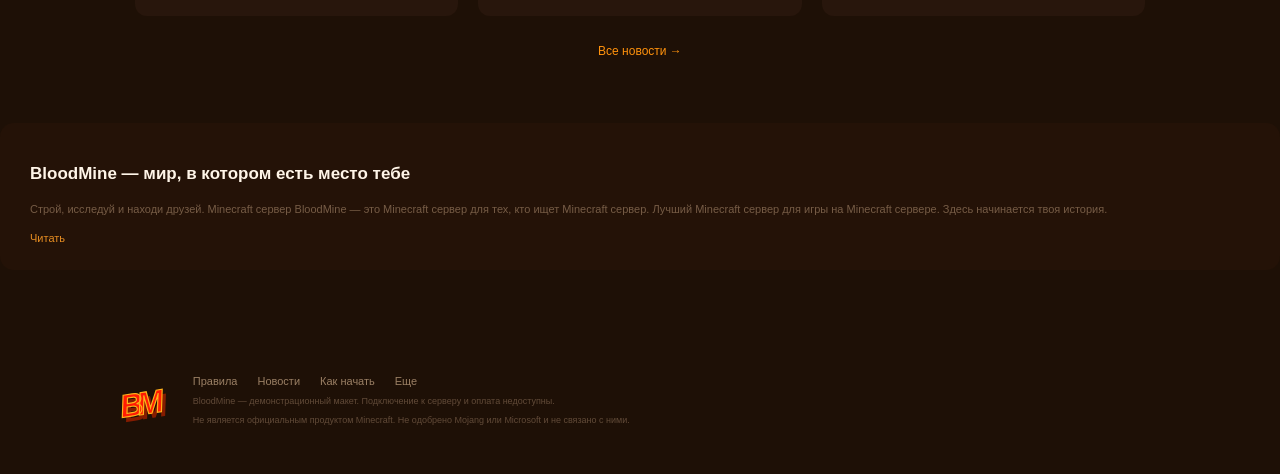
==== commit d0425003: "Класс about" ====
--- a/index.html
+++ b/index.html
@@ -50,7 +50,7 @@
         <a class="text-link" href="news.html">Все новости →</a>
       </section>
 
-      <section class="wrap about"><h4>BloodMine — мир, в котором есть место тебе</h4><p>Строй, исследуй и находи друзей. Minecraft сервер BloodMine — это Minecraft сервер для тех, кто ищет Minecraft сервер. Лучший Minecraft сервер для игры на Minecraft сервере. Здесь начинается твоя история.</p><a href="rules.html">Читать</a></section>
+      <section class="about"><h4>BloodMine — мир, в котором есть место тебе</h4><p>Строй, исследуй и находи друзей. Minecraft сервер BloodMine — это Minecraft сервер для тех, кто ищет Minecraft сервер. Лучший Minecraft сервер для игры на Minecraft сервере. Здесь начинается твоя история.</p><a href="rules.html">Читать</a></section>
     </main>
 
     <footer class="footer wrap">
--- a/assets/css/styles.css
+++ b/assets/css/styles.css
@@ -24,7 +24,7 @@
     font-family: inherit;
     cursor: pointer;
     border: 0;
-    color: white;
+    color: black;
 }
 
 .wrap {
@@ -989,3 +989,7 @@
         box-sizing: border-box;
     }
 }
+a:focus, button:focus {
+    outline: 2px solid #ff8900;
+    outline-offset: 2px;
+}
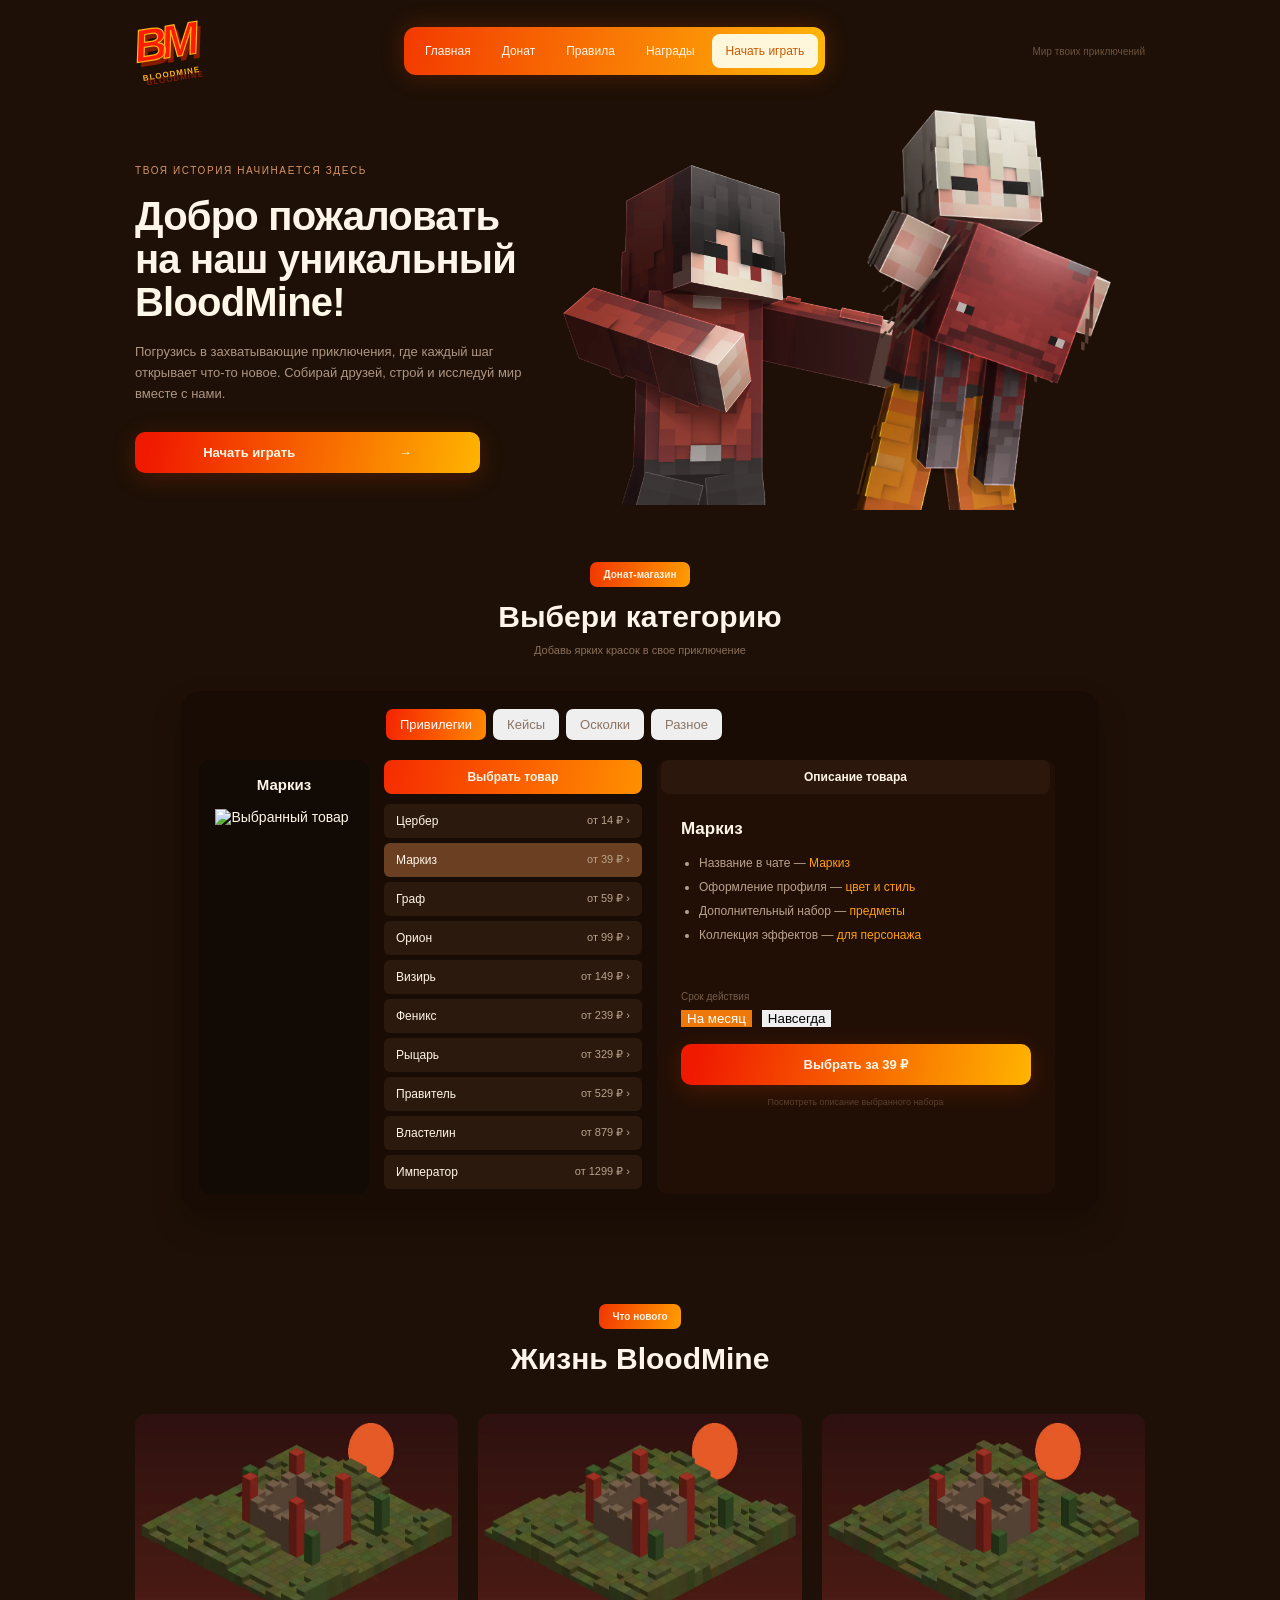
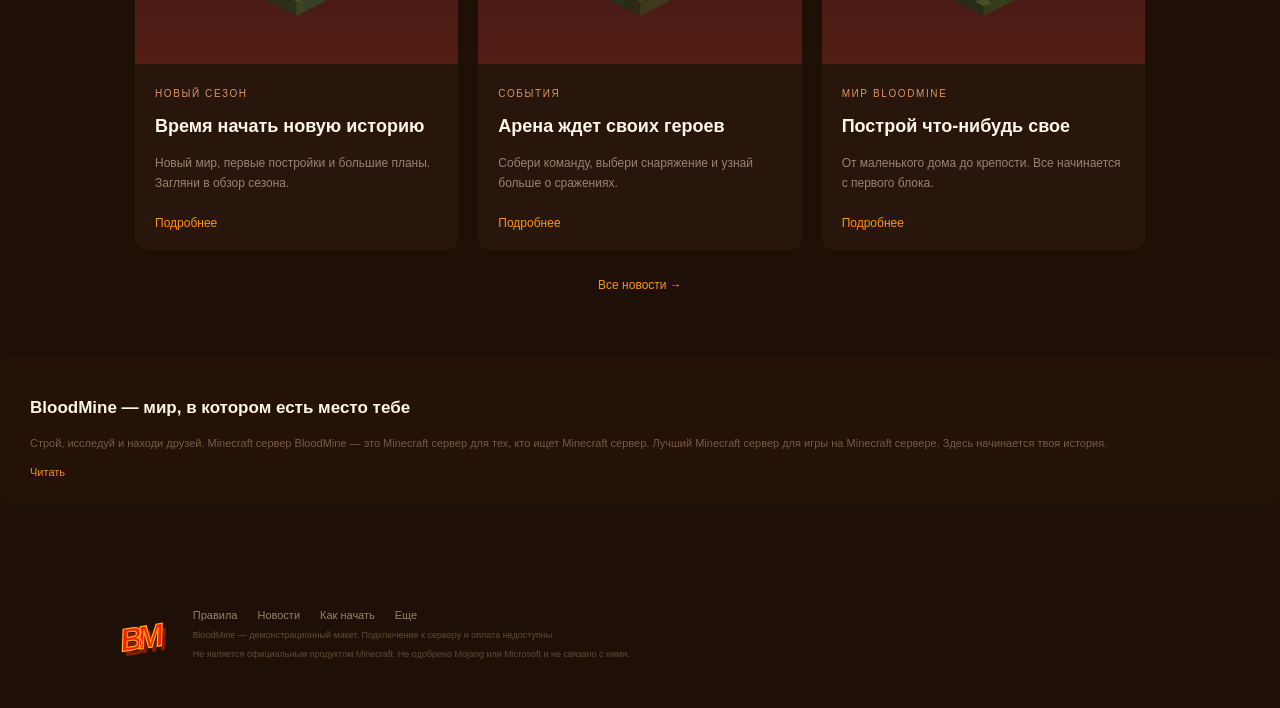
==== commit 9ab07990: "Сжаты и исправлены проблемы с изображениями" ====
--- a/index.html
+++ b/index.html
@@ -8,7 +8,6 @@
   <meta name="keywords" content="minecraft, сервер, сервер майнкрафт, майнкрафт сервер, лучший сервер, донат, minecraft сервер">
   <script src="assets/js/catalog.js"></script>
   <script src="assets/js/widgets.js"></script>
-  <link rel="stylesheet" href="assets/css/components.css">
   <link rel="stylesheet" href="assets/css/styles.css">
 </head>
 <body>
@@ -26,7 +25,7 @@
         <div class="hero-copy"><span class="eyebrow">Твоя история начинается здесь</span><h2>Добро пожаловать<br>на наш уникальный<br><span>BloodMine!</span></h2>
         <p>Погрузись в захватывающие приключения, где каждый шаг открывает что-то новое. Собирай друзей, строй и исследуй мир вместе с нами.</p>
         <a class="orange hero-button" href="how-to-play.html">Начать играть <span>→</span></a></div>
-        <div class="hero-players"><img class="hero-back" src="assets/images/hero-secondary.png" alt="Фон с персонажем Minecraft"><img class="hero-front" src="assets/images/player.png" alt="Скин игрока Minecraft"></div>
+        <div class="hero-players"><img class="hero-back" src="assets/images/hero-secondary.webp" width="340" height="340" alt="Фон с персонажем Minecraft"><img class="hero-front" src="assets/images/player.webp" width="250" height="400" alt="Скин игрока Minecraft"></div>
       </section>
 
       <section class="shop-section wrap" id="shop">
@@ -43,9 +42,9 @@
       <section class="wrap news-section">
         <div class="section-title"><span class="pill">Что нового</span><h2>Жизнь BloodMine</h2></div>
         <div class="news-grid">
-          <article class="news-card"><img src="assets/images/season.png" alt="Новый сезон"><div class="news-copy"><span class="eyebrow">Новый сезон</span><h4>Время начать новую историю</h4><p>Новый мир, первые постройки и большие планы. Загляни в обзор сезона.</p><a href="article.html">Подробнее</a></div></article>
-          <article class="news-card"><img src="assets/images/arena.png" alt="Арена"><div class="news-copy"><span class="eyebrow">События</span><h4>Арена ждет своих героев</h4><p>Собери команду, выбери снаряжение и узнай больше о сражениях.</p><a href="article.html">Подробнее</a></div></article>
-          <article class="news-card"><img src="assets/images/world.png" alt="Мир BloodMine"><div class="news-copy"><span class="eyebrow">Мир BloodMine</span><h4>Построй что-нибудь свое</h4><p>От маленького дома до крепости. Все начинается с первого блока.</p><a href="article.html">Подробнее</a></div></article>
+          <article class="news-card"><img src="assets/images/season.webp" width="400" height="250" alt="Новый сезон"><div class="news-copy"><span class="eyebrow">Новый сезон</span><h4>Время начать новую историю</h4><p>Новый мир, первые постройки и большие планы. Загляни в обзор сезона.</p><a href="article.html">Подробнее</a></div></article>
+          <article class="news-card"><img src="assets/images/arena.webp" width="400" height="250" alt="Арена"><div class="news-copy"><span class="eyebrow">События</span><h4>Арена ждет своих героев</h4><p>Собери команду, выбери снаряжение и узнай больше о сражениях.</p><a href="article.html">Подробнее</a></div></article>
+          <article class="news-card"><img src="assets/images/world.webp" width="400" height="250" alt="Мир BloodMine"><div class="news-copy"><span class="eyebrow">Мир BloodMine</span><h4>Построй что-нибудь свое</h4><p>От маленького дома до крепости. Все начинается с первого блока.</p><a href="article.html">Подробнее</a></div></article>
         </div>
         <a class="text-link" href="news.html">Все новости →</a>
       </section>
--- a/assets/css/styles.css
+++ b/assets/css/styles.css
@@ -819,7 +819,6 @@
     .wrap {
         width: 85%;
         max-width: 100%;
-        padding: 0 20px;
     }
 
     .hero-players {
